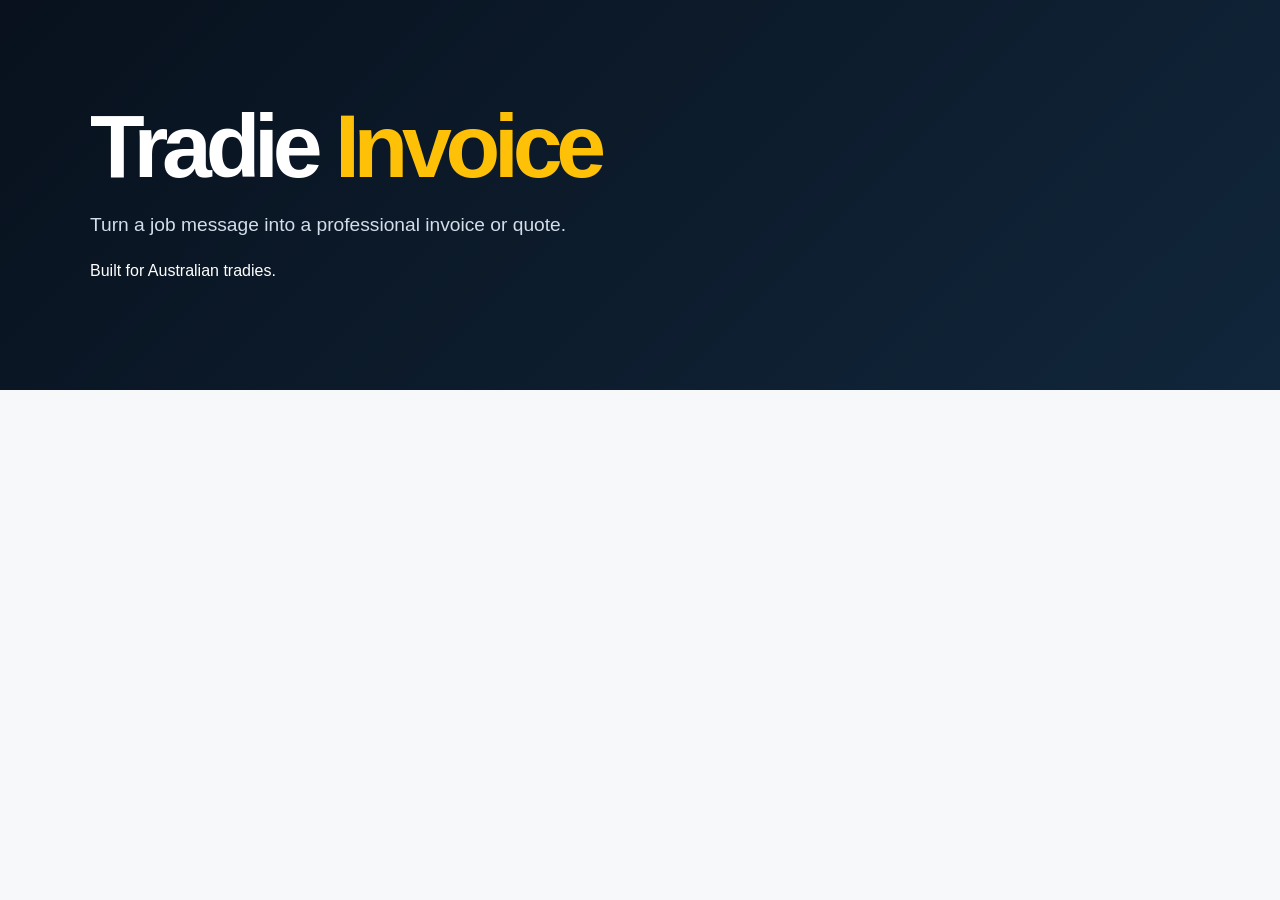
==== docs/index.html @ 3ed7480a "Add public landing page" ====
<!doctype html><html lang="en"><head><meta charset="utf-8"><meta name="viewport" content="width=device-width,initial-scale=1"><title>Tradie Invoice</title><link rel="stylesheet" href="style.css"></head><body><main class="hero"><div class="wrap"><h1>Tradie <span>Invoice</span></h1><p class="lead">Turn a job message into a professional invoice or quote.</p><p>Built for Australian tradies.</p></div></main></body></html>
---- docs/style.css ----
:root{--ink:#08111d;--panel:#101d2c;--yellow:#ffc107;--paper:#f7f8fa;--muted:#607083;--line:#dfe5eb}*{box-sizing:border-box}html{scroll-behavior:smooth}body{margin:0;font-family:Inter,Arial,sans-serif;color:var(--ink);background:var(--paper);line-height:1.55}a{color:inherit}.wrap{width:min(1100px,calc(100% - 36px));margin:auto}.top{background:var(--ink);color:#fff}.nav{min-height:72px;display:flex;align-items:center;justify-content:space-between;gap:18px}.brand{font-weight:900;letter-spacing:-.04em;font-size:1.35rem}.brand span{color:var(--yellow)}.navlinks{display:flex;gap:18px;align-items:center;font-weight:700;font-size:.92rem}.navlinks a{text-decoration:none}.hero{background:linear-gradient(135deg,#08111d 0%,#11263b 100%);color:#fff;padding:82px 0 90px}.hero-grid{display:grid;grid-template-columns:1.2fr .8fr;gap:46px;align-items:center}.eyebrow{display:inline-block;background:rgba(255,193,7,.14);color:#ffd451;border:1px solid rgba(255,193,7,.35);padding:7px 11px;border-radius:999px;font-size:.82rem;font-weight:800;text-transform:uppercase;letter-spacing:.08em}h1{font-size:clamp(2.8rem,7vw,5.6rem);line-height:.94;letter-spacing:-.07em;margin:22px 0}h1 span{color:var(--yellow)}.lead{font-size:1.2rem;color:#d4deea;max-width:680px}.actions{display:flex;gap:12px;flex-wrap:wrap;margin-top:30px}.btn{display:inline-flex;align-items:center;justify-content:center;min-height:52px;padding:0 21px;border-radius:10px;text-decoration:none;font-weight:900}.btn-primary{background:var(--yellow);color:#111}.btn-secondary{border:1px solid #53677c;color:#fff}.trial{background:#fff;color:var(--ink);border-radius:22px;padding:28px;box-shadow:0 24px 70px rgba(0,0,0,.27)}.trial h2{margin:0 0 8px;font-size:1.65rem}.trial-number{font-weight:950;font-size:4rem;line-height:1;color:#e4a900;margin:16px 0}.trial p{color:var(--muted)}.tick{display:flex;gap:10px;margin:12px 0;font-weight:750}.tick b{color:#0b8f51}.section{padding:76px 0}.section h2{font-size:clamp(2rem,4vw,3.2rem);letter-spacing:-.05em;margin:0 0 14px}.sub{color:var(--muted);max-width:680px;margin:0 0 34px}.cards{display:grid;grid-template-columns:repeat(3,1fr);gap:18px}.card{background:#fff;border:1px solid var(--line);border-radius:17px;padding:25px}.num{width:42px;height:42px;border-radius:10px;background:var(--yellow);display:grid;place-items:center;font-weight:950}.card h3{margin:18px 0 8px}.card p{color:var(--muted);margin:0}.dark{background:var(--ink);color:#fff}.dark .sub{color:#adbdcd}.features{display:grid;grid-template-columns:repeat(2,1fr);gap:14px}.feature{border:1px solid #263b50;background:#0d1a28;padding:20px;border-radius:14px}.feature strong{display:block;margin-bottom:4px}.feature span{color:#adbdcd}.cta{padding:65px 0}.cta-box{background:var(--yellow);border-radius:22px;padding:40px;display:flex;align-items:center;justify-content:space-between;gap:25px}.cta-box h2{margin:0;font-size:clamp(2rem,4vw,3.2rem);letter-spacing:-.05em}.cta-box p{margin:8px 0 0}.cta-box .btn{background:var(--ink);color:#fff;white-space:nowrap}.legal{padding:60px 0}.legal article{max-width:800px;background:#fff;border:1px solid var(--line);border-radius:18px;padding:34px}.legal h1{font-size:2.8rem;color:var(--ink);margin:0 0 12px}.legal h2{margin-top:30px}.legal p,.legal li{color:#435366}.footer{border-top:1px solid var(--line);padding:28px 0;color:var(--muted);font-size:.9rem}.footer-row{display:flex;justify-content:space-between;gap:18px;flex-wrap:wrap}.footer a{margin-left:16px}@media(max-width:780px){.navlinks a:not(.nav-cta){display:none}.hero-grid,.cards,.features{grid-template-columns:1fr}.hero{padding:58px 0}.trial{margin-top:8px}.cta-box{align-items:flex-start;flex-direction:column}.section{padding:58px 0}}
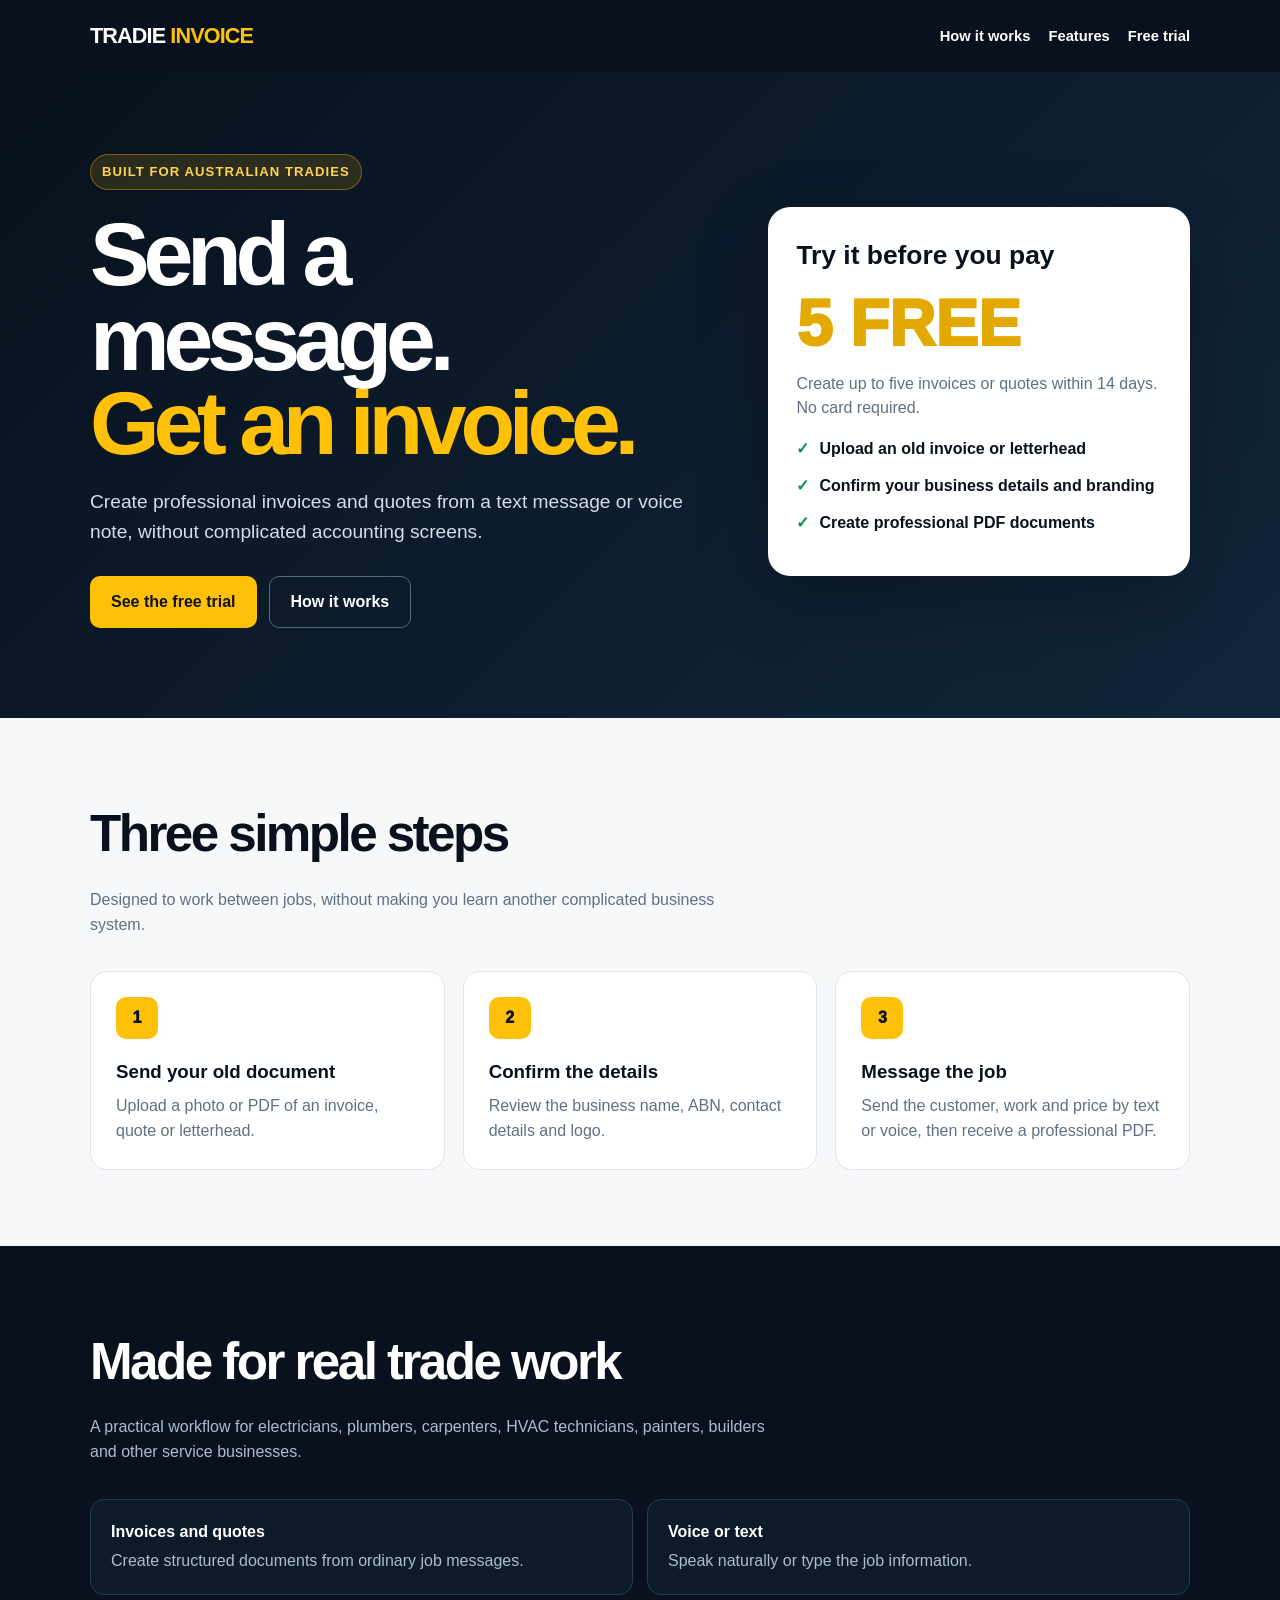
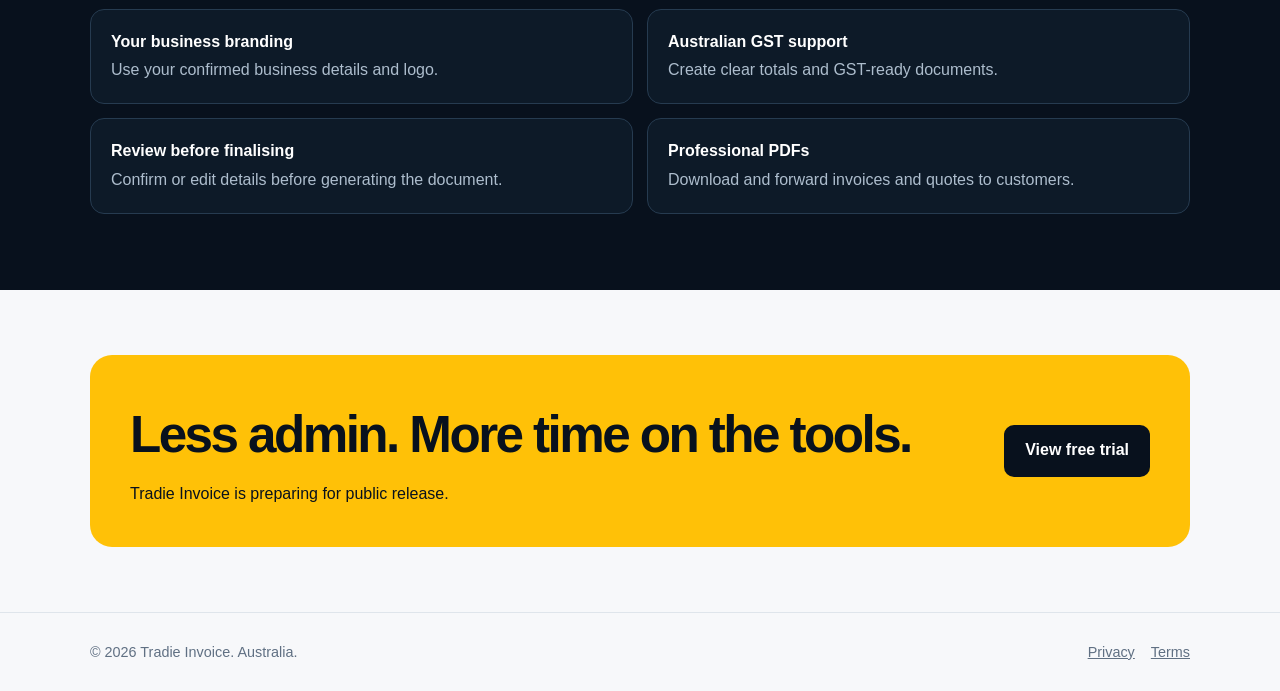
==== commit 0f3c1693: "Expand public Tradie Invoice website" ====
--- a/docs/index.html
+++ b/docs/index.html
@@ -1 +1,20 @@
-<!doctype html><html lang="en"><head><meta charset="utf-8"><meta name="viewport" content="width=device-width,initial-scale=1"><title>Tradie Invoice</title><link rel="stylesheet" href="style.css"></head><body><main class="hero"><div class="wrap"><h1>Tradie <span>Invoice</span></h1><p class="lead">Turn a job message into a professional invoice or quote.</p><p>Built for Australian tradies.</p></div></main></body></html>+<!doctype html>
+<html lang="en">
+<head>
+  <meta charset="utf-8">
+  <meta name="viewport" content="width=device-width,initial-scale=1">
+  <meta name="description" content="Tradie Invoice helps Australian tradies create invoices and quotes from ordinary job messages.">
+  <title>Tradie Invoice — Messages to invoices</title>
+  <link rel="stylesheet" href="style.css">
+</head>
+<body>
+<header class="top"><div class="wrap nav"><div class="brand">TRADIE <span>INVOICE</span></div><nav class="navlinks"><a href="#how">How it works</a><a href="#features">Features</a><a href="#trial">Free trial</a></nav></div></header>
+<main>
+<section class="hero"><div class="wrap hero-grid"><div><span class="eyebrow">Built for Australian tradies</span><h1>Send a message.<br><span>Get an invoice.</span></h1><p class="lead">Create professional invoices and quotes from a text message or voice note, without complicated accounting screens.</p><div class="actions"><a class="btn btn-primary" href="#trial">See the free trial</a><a class="btn btn-secondary" href="#how">How it works</a></div></div><aside class="trial" id="trial"><h2>Try it before you pay</h2><div class="trial-number">5 FREE</div><p>Create up to five invoices or quotes within 14 days. No card required.</p><div class="tick"><b>✓</b><span>Upload an old invoice or letterhead</span></div><div class="tick"><b>✓</b><span>Confirm your business details and branding</span></div><div class="tick"><b>✓</b><span>Create professional PDF documents</span></div></aside></div></section>
+<section class="section" id="how"><div class="wrap"><h2>Three simple steps</h2><p class="sub">Designed to work between jobs, without making you learn another complicated business system.</p><div class="cards"><article class="card"><div class="num">1</div><h3>Send your old document</h3><p>Upload a photo or PDF of an invoice, quote or letterhead.</p></article><article class="card"><div class="num">2</div><h3>Confirm the details</h3><p>Review the business name, ABN, contact details and logo.</p></article><article class="card"><div class="num">3</div><h3>Message the job</h3><p>Send the customer, work and price by text or voice, then receive a professional PDF.</p></article></div></div></section>
+<section class="section dark" id="features"><div class="wrap"><h2>Made for real trade work</h2><p class="sub">A practical workflow for electricians, plumbers, carpenters, HVAC technicians, painters, builders and other service businesses.</p><div class="features"><div class="feature"><strong>Invoices and quotes</strong><span>Create structured documents from ordinary job messages.</span></div><div class="feature"><strong>Voice or text</strong><span>Speak naturally or type the job information.</span></div><div class="feature"><strong>Your business branding</strong><span>Use your confirmed business details and logo.</span></div><div class="feature"><strong>Australian GST support</strong><span>Create clear totals and GST-ready documents.</span></div><div class="feature"><strong>Review before finalising</strong><span>Confirm or edit details before generating the document.</span></div><div class="feature"><strong>Professional PDFs</strong><span>Download and forward invoices and quotes to customers.</span></div></div></div></section>
+<section class="cta"><div class="wrap"><div class="cta-box"><div><h2>Less admin. More time on the tools.</h2><p>Tradie Invoice is preparing for public release.</p></div><a class="btn" href="#trial">View free trial</a></div></div></section>
+</main>
+<footer class="footer"><div class="wrap footer-row"><span>© 2026 Tradie Invoice. Australia.</span><span><a href="privacy.html">Privacy</a><a href="terms.html">Terms</a></span></div></footer>
+</body>
+</html>
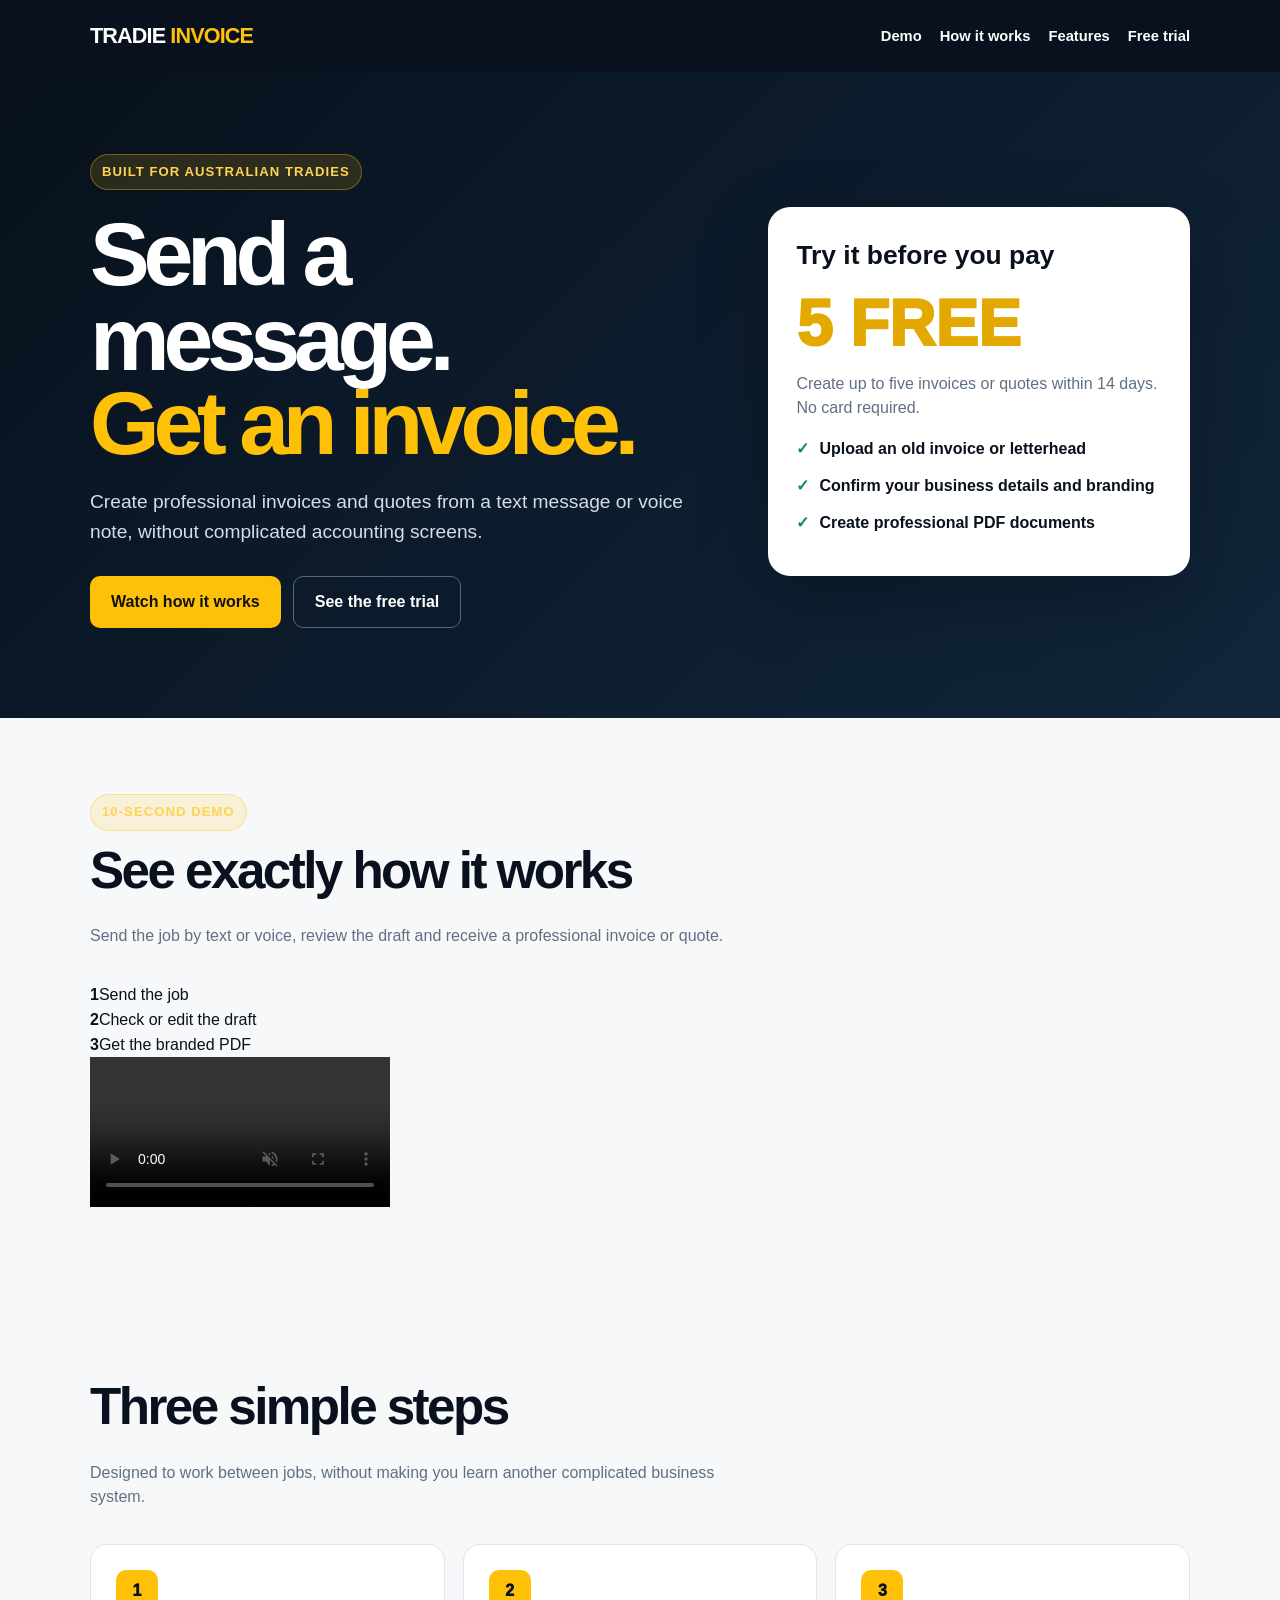
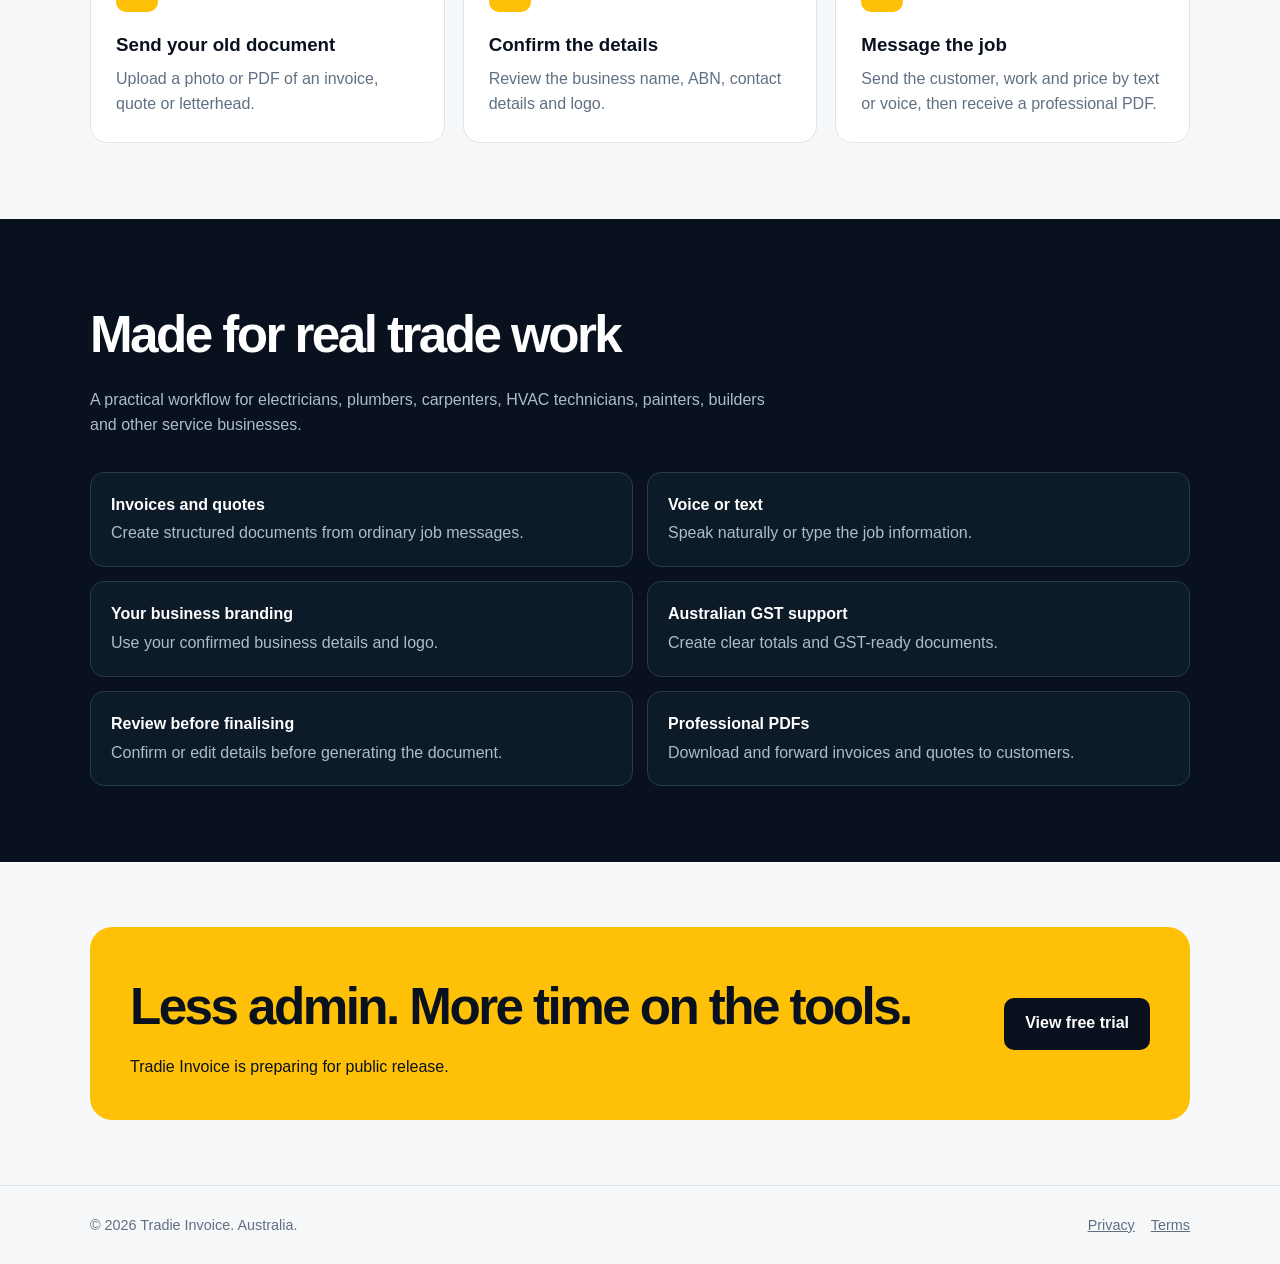
==== commit c7bdce22: "Add product demo video to homepage" ====
--- a/docs/index.html
+++ b/docs/index.html
@@ -8,9 +8,10 @@
   <link rel="stylesheet" href="style.css">
 </head>
 <body>
-<header class="top"><div class="wrap nav"><div class="brand">TRADIE <span>INVOICE</span></div><nav class="navlinks"><a href="#how">How it works</a><a href="#features">Features</a><a href="#trial">Free trial</a></nav></div></header>
+<header class="top"><div class="wrap nav"><div class="brand">TRADIE <span>INVOICE</span></div><nav class="navlinks"><a href="#demo">Demo</a><a href="#how">How it works</a><a href="#features">Features</a><a href="#trial">Free trial</a></nav></div></header>
 <main>
-<section class="hero"><div class="wrap hero-grid"><div><span class="eyebrow">Built for Australian tradies</span><h1>Send a message.<br><span>Get an invoice.</span></h1><p class="lead">Create professional invoices and quotes from a text message or voice note, without complicated accounting screens.</p><div class="actions"><a class="btn btn-primary" href="#trial">See the free trial</a><a class="btn btn-secondary" href="#how">How it works</a></div></div><aside class="trial" id="trial"><h2>Try it before you pay</h2><div class="trial-number">5 FREE</div><p>Create up to five invoices or quotes within 14 days. No card required.</p><div class="tick"><b>✓</b><span>Upload an old invoice or letterhead</span></div><div class="tick"><b>✓</b><span>Confirm your business details and branding</span></div><div class="tick"><b>✓</b><span>Create professional PDF documents</span></div></aside></div></section>
+<section class="hero"><div class="wrap hero-grid"><div><span class="eyebrow">Built for Australian tradies</span><h1>Send a message.<br><span>Get an invoice.</span></h1><p class="lead">Create professional invoices and quotes from a text message or voice note, without complicated accounting screens.</p><div class="actions"><a class="btn btn-primary" href="#demo">Watch how it works</a><a class="btn btn-secondary" href="#trial">See the free trial</a></div></div><aside class="trial" id="trial"><h2>Try it before you pay</h2><div class="trial-number">5 FREE</div><p>Create up to five invoices or quotes within 14 days. No card required.</p><div class="tick"><b>✓</b><span>Upload an old invoice or letterhead</span></div><div class="tick"><b>✓</b><span>Confirm your business details and branding</span></div><div class="tick"><b>✓</b><span>Create professional PDF documents</span></div></aside></div></section>
+<section class="section demo-section" id="demo"><div class="wrap demo-grid"><div><span class="eyebrow dark-label">10-second demo</span><h2>See exactly how it works</h2><p class="sub">Send the job by text or voice, review the draft and receive a professional invoice or quote.</p><div class="demo-points"><div><b>1</b><span>Send the job</span></div><div><b>2</b><span>Check or edit the draft</span></div><div><b>3</b><span>Get the branded PDF</span></div></div></div><div class="video-shell"><video autoplay muted loop controls playsinline preload="metadata"><source src="tradie-invoice-demo.mp4" type="video/mp4">Your browser does not support video playback.</video></div></div></section>
 <section class="section" id="how"><div class="wrap"><h2>Three simple steps</h2><p class="sub">Designed to work between jobs, without making you learn another complicated business system.</p><div class="cards"><article class="card"><div class="num">1</div><h3>Send your old document</h3><p>Upload a photo or PDF of an invoice, quote or letterhead.</p></article><article class="card"><div class="num">2</div><h3>Confirm the details</h3><p>Review the business name, ABN, contact details and logo.</p></article><article class="card"><div class="num">3</div><h3>Message the job</h3><p>Send the customer, work and price by text or voice, then receive a professional PDF.</p></article></div></div></section>
 <section class="section dark" id="features"><div class="wrap"><h2>Made for real trade work</h2><p class="sub">A practical workflow for electricians, plumbers, carpenters, HVAC technicians, painters, builders and other service businesses.</p><div class="features"><div class="feature"><strong>Invoices and quotes</strong><span>Create structured documents from ordinary job messages.</span></div><div class="feature"><strong>Voice or text</strong><span>Speak naturally or type the job information.</span></div><div class="feature"><strong>Your business branding</strong><span>Use your confirmed business details and logo.</span></div><div class="feature"><strong>Australian GST support</strong><span>Create clear totals and GST-ready documents.</span></div><div class="feature"><strong>Review before finalising</strong><span>Confirm or edit details before generating the document.</span></div><div class="feature"><strong>Professional PDFs</strong><span>Download and forward invoices and quotes to customers.</span></div></div></div></section>
 <section class="cta"><div class="wrap"><div class="cta-box"><div><h2>Less admin. More time on the tools.</h2><p>Tradie Invoice is preparing for public release.</p></div><a class="btn" href="#trial">View free trial</a></div></div></section>
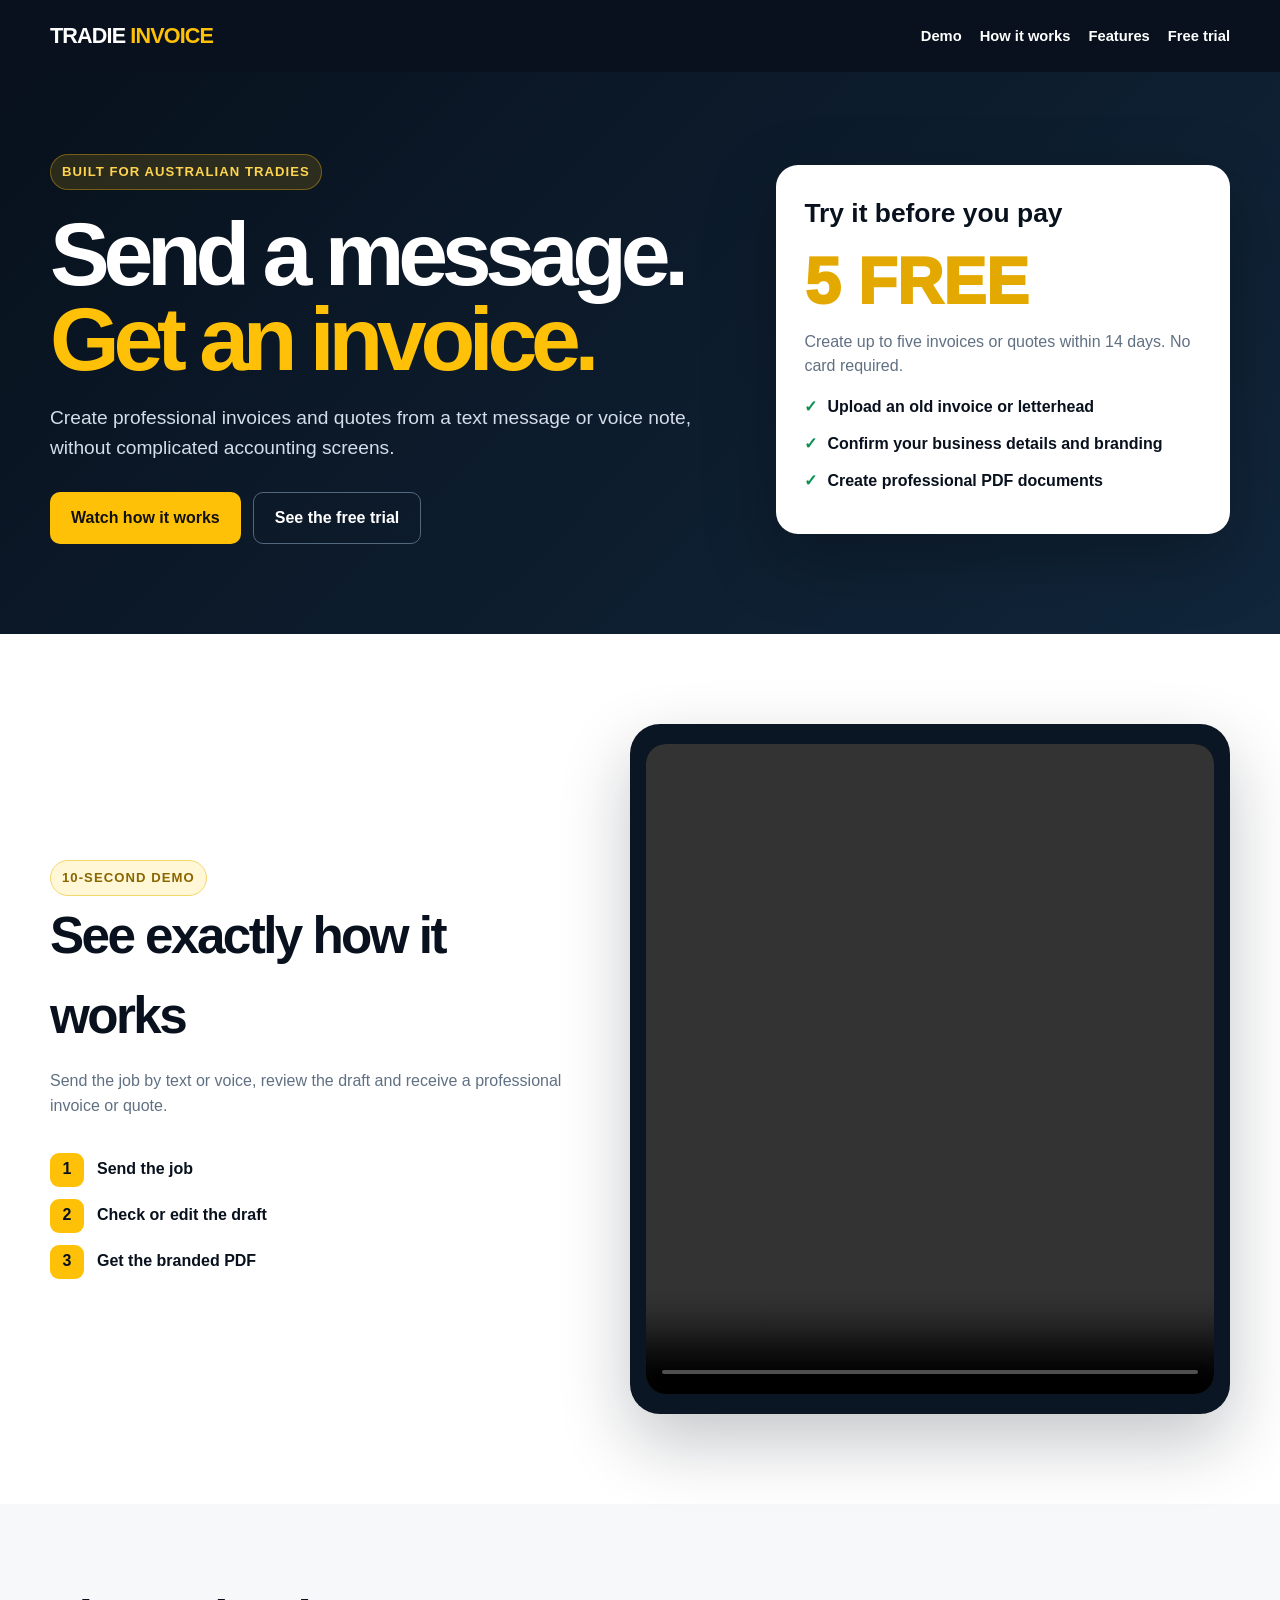
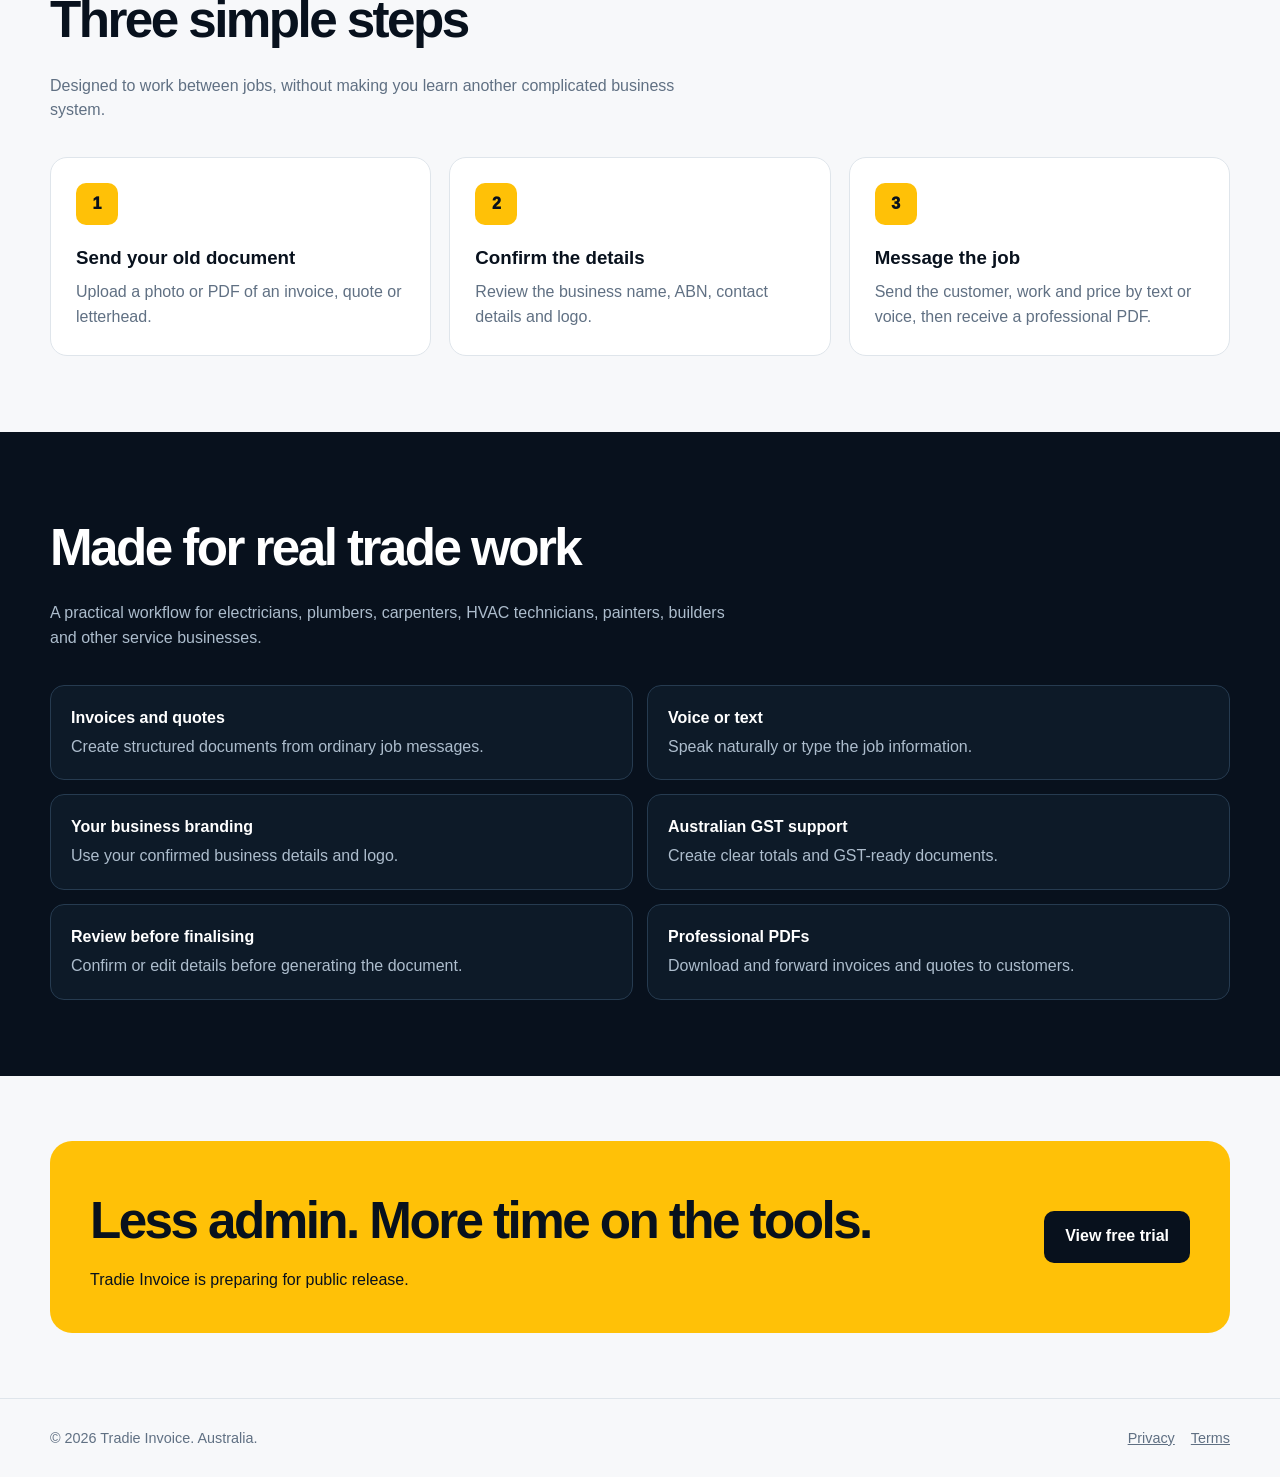
==== commit 5e868699: "Fit demo video cleanly" ====
--- a/docs/index.html
+++ b/docs/index.html
@@ -6,6 +6,12 @@
   <meta name="description" content="Tradie Invoice helps Australian tradies create invoices and quotes from ordinary job messages.">
   <title>Tradie Invoice — Messages to invoices</title>
   <link rel="stylesheet" href="style.css">
+  <style>
+    .demo-grid{grid-template-columns:minmax(0,1fr) minmax(480px,600px);gap:64px;align-items:center}
+    .video-shell{display:flex;align-items:center;justify-content:center;width:100%;max-width:600px;min-height:690px;padding:16px;background:#0b1624;border-radius:30px}
+    .video-shell video{display:block;width:auto;max-width:100%;height:650px;object-fit:contain;border-radius:20px;background:#000}
+    @media(max-width:780px){.demo-grid{grid-template-columns:1fr}.video-shell{min-height:0;max-width:100%;padding:10px}.video-shell video{width:100%;height:auto}}
+  </style>
 </head>
 <body>
 <header class="top"><div class="wrap nav"><div class="brand">TRADIE <span>INVOICE</span></div><nav class="navlinks"><a href="#demo">Demo</a><a href="#how">How it works</a><a href="#features">Features</a><a href="#trial">Free trial</a></nav></div></header>
--- a/docs/style.css
+++ b/docs/style.css
@@ -1 +1 @@
-:root{--ink:#08111d;--panel:#101d2c;--yellow:#ffc107;--paper:#f7f8fa;--muted:#607083;--line:#dfe5eb}*{box-sizing:border-box}html{scroll-behavior:smooth}body{margin:0;font-family:Inter,Arial,sans-serif;color:var(--ink);background:var(--paper);line-height:1.55}a{color:inherit}.wrap{width:min(1100px,calc(100% - 36px));margin:auto}.top{background:var(--ink);color:#fff}.nav{min-height:72px;display:flex;align-items:center;justify-content:space-between;gap:18px}.brand{font-weight:900;letter-spacing:-.04em;font-size:1.35rem}.brand span{color:var(--yellow)}.navlinks{display:flex;gap:18px;align-items:center;font-weight:700;font-size:.92rem}.navlinks a{text-decoration:none}.hero{background:linear-gradient(135deg,#08111d 0%,#11263b 100%);color:#fff;padding:82px 0 90px}.hero-grid{display:grid;grid-template-columns:1.2fr .8fr;gap:46px;align-items:center}.eyebrow{display:inline-block;background:rgba(255,193,7,.14);color:#ffd451;border:1px solid rgba(255,193,7,.35);padding:7px 11px;border-radius:999px;font-size:.82rem;font-weight:800;text-transform:uppercase;letter-spacing:.08em}h1{font-size:clamp(2.8rem,7vw,5.6rem);line-height:.94;letter-spacing:-.07em;margin:22px 0}h1 span{color:var(--yellow)}.lead{font-size:1.2rem;color:#d4deea;max-width:680px}.actions{display:flex;gap:12px;flex-wrap:wrap;margin-top:30px}.btn{display:inline-flex;align-items:center;justify-content:center;min-height:52px;padding:0 21px;border-radius:10px;text-decoration:none;font-weight:900}.btn-primary{background:var(--yellow);color:#111}.btn-secondary{border:1px solid #53677c;color:#fff}.trial{background:#fff;color:var(--ink);border-radius:22px;padding:28px;box-shadow:0 24px 70px rgba(0,0,0,.27)}.trial h2{margin:0 0 8px;font-size:1.65rem}.trial-number{font-weight:950;font-size:4rem;line-height:1;color:#e4a900;margin:16px 0}.trial p{color:var(--muted)}.tick{display:flex;gap:10px;margin:12px 0;font-weight:750}.tick b{color:#0b8f51}.section{padding:76px 0}.section h2{font-size:clamp(2rem,4vw,3.2rem);letter-spacing:-.05em;margin:0 0 14px}.sub{color:var(--muted);max-width:680px;margin:0 0 34px}.cards{display:grid;grid-template-columns:repeat(3,1fr);gap:18px}.card{background:#fff;border:1px solid var(--line);border-radius:17px;padding:25px}.num{width:42px;height:42px;border-radius:10px;background:var(--yellow);display:grid;place-items:center;font-weight:950}.card h3{margin:18px 0 8px}.card p{color:var(--muted);margin:0}.dark{background:var(--ink);color:#fff}.dark .sub{color:#adbdcd}.features{display:grid;grid-template-columns:repeat(2,1fr);gap:14px}.feature{border:1px solid #263b50;background:#0d1a28;padding:20px;border-radius:14px}.feature strong{display:block;margin-bottom:4px}.feature span{color:#adbdcd}.cta{padding:65px 0}.cta-box{background:var(--yellow);border-radius:22px;padding:40px;display:flex;align-items:center;justify-content:space-between;gap:25px}.cta-box h2{margin:0;font-size:clamp(2rem,4vw,3.2rem);letter-spacing:-.05em}.cta-box p{margin:8px 0 0}.cta-box .btn{background:var(--ink);color:#fff;white-space:nowrap}.legal{padding:60px 0}.legal article{max-width:800px;background:#fff;border:1px solid var(--line);border-radius:18px;padding:34px}.legal h1{font-size:2.8rem;color:var(--ink);margin:0 0 12px}.legal h2{margin-top:30px}.legal p,.legal li{color:#435366}.footer{border-top:1px solid var(--line);padding:28px 0;color:var(--muted);font-size:.9rem}.footer-row{display:flex;justify-content:space-between;gap:18px;flex-wrap:wrap}.footer a{margin-left:16px}@media(max-width:780px){.navlinks a:not(.nav-cta){display:none}.hero-grid,.cards,.features{grid-template-columns:1fr}.hero{padding:58px 0}.trial{margin-top:8px}.cta-box{align-items:flex-start;flex-direction:column}.section{padding:58px 0}}+:root{--ink:#08111d;--panel:#101d2c;--yellow:#ffc107;--paper:#f7f8fa;--muted:#607083;--line:#dfe5eb}*{box-sizing:border-box}html{scroll-behavior:smooth}body{margin:0;font-family:Inter,Arial,sans-serif;color:var(--ink);background:var(--paper);line-height:1.55}a{color:inherit}.wrap{width:min(1180px,calc(100% - 36px));margin:auto}.top{background:var(--ink);color:#fff}.nav{min-height:72px;display:flex;align-items:center;justify-content:space-between;gap:18px}.brand{font-weight:900;letter-spacing:-.04em;font-size:1.35rem}.brand span{color:var(--yellow)}.navlinks{display:flex;gap:18px;align-items:center;font-weight:700;font-size:.92rem}.navlinks a{text-decoration:none}.hero{background:linear-gradient(135deg,#08111d 0%,#11263b 100%);color:#fff;padding:82px 0 90px}.hero-grid{display:grid;grid-template-columns:1.2fr .8fr;gap:46px;align-items:center}.eyebrow{display:inline-block;background:rgba(255,193,7,.14);color:#ffd451;border:1px solid rgba(255,193,7,.35);padding:7px 11px;border-radius:999px;font-size:.82rem;font-weight:800;text-transform:uppercase;letter-spacing:.08em}.dark-label{background:#fff7d6;color:#8a6500;border-color:#f4d66c}h1{font-size:clamp(2.8rem,7vw,5.6rem);line-height:.94;letter-spacing:-.07em;margin:22px 0}h1 span{color:var(--yellow)}.lead{font-size:1.2rem;color:#d4deea;max-width:680px}.actions{display:flex;gap:12px;flex-wrap:wrap;margin-top:30px}.btn{display:inline-flex;align-items:center;justify-content:center;min-height:52px;padding:0 21px;border-radius:10px;text-decoration:none;font-weight:900}.btn-primary{background:var(--yellow);color:#111}.btn-secondary{border:1px solid #53677c;color:#fff}.trial{background:#fff;color:var(--ink);border-radius:22px;padding:28px;box-shadow:0 24px 70px rgba(0,0,0,.27)}.trial h2{margin:0 0 8px;font-size:1.65rem}.trial-number{font-weight:950;font-size:4rem;line-height:1;color:#e4a900;margin:16px 0}.trial p{color:var(--muted)}.tick{display:flex;gap:10px;margin:12px 0;font-weight:750}.tick b{color:#0b8f51}.section{padding:76px 0}.section h2{font-size:clamp(2rem,4vw,3.2rem);letter-spacing:-.05em;margin:0 0 14px}.sub{color:var(--muted);max-width:680px;margin:0 0 34px}.demo-section{background:#fff;padding:90px 0}.demo-grid{display:grid;grid-template-columns:minmax(0,1fr) 520px;gap:68px;align-items:center}.video-shell{width:100%;max-width:520px;background:#07111f;border-radius:30px;padding:12px;box-shadow:0 28px 70px rgba(8,17,29,.24);margin-inline:auto;overflow:hidden}.video-shell video{display:block;width:100%;height:auto;object-fit:contain;border-radius:20px;background:#000}.demo-points{display:grid;gap:12px;margin-top:28px}.demo-points div{display:flex;align-items:center;gap:13px;font-weight:800}.demo-points b{width:34px;height:34px;border-radius:9px;background:var(--yellow);display:grid;place-items:center}.cards{display:grid;grid-template-columns:repeat(3,1fr);gap:18px}.card{background:#fff;border:1px solid var(--line);border-radius:17px;padding:25px}.num{width:42px;height:42px;border-radius:10px;background:var(--yellow);display:grid;place-items:center;font-weight:950}.card h3{margin:18px 0 8px}.card p{color:var(--muted);margin:0}.dark{background:var(--ink);color:#fff}.dark .sub{color:#adbdcd}.features{display:grid;grid-template-columns:repeat(2,1fr);gap:14px}.feature{border:1px solid #263b50;background:#0d1a28;padding:20px;border-radius:14px}.feature strong{display:block;margin-bottom:4px}.feature span{color:#adbdcd}.cta{padding:65px 0}.cta-box{background:var(--yellow);border-radius:22px;padding:40px;display:flex;align-items:center;justify-content:space-between;gap:25px}.cta-box h2{margin:0;font-size:clamp(2rem,4vw,3.2rem);letter-spacing:-.05em}.cta-box p{margin:8px 0 0}.cta-box .btn{background:var(--ink);color:#fff;white-space:nowrap}.legal{padding:60px 0}.legal article{max-width:800px;background:#fff;border:1px solid var(--line);border-radius:18px;padding:34px}.legal h1{font-size:2.8rem;color:var(--ink);margin:0 0 12px}.legal h2{margin-top:30px}.legal p,.legal li{color:#435366}.footer{border-top:1px solid var(--line);padding:28px 0;color:var(--muted);font-size:.9rem}.footer-row{display:flex;justify-content:space-between;gap:18px;flex-wrap:wrap}.footer a{margin-left:16px}@media(max-width:900px){.demo-grid{grid-template-columns:1fr 440px;gap:38px}.video-shell{max-width:440px}}@media(max-width:780px){.navlinks a:not(:last-child){display:none}.hero-grid,.cards,.features,.demo-grid{grid-template-columns:1fr}.hero{padding:58px 0}.trial{margin-top:8px}.demo-section{padding:58px 0}.video-shell{width:min(94vw,430px);max-width:430px}.cta-box{align-items:flex-start;flex-direction:column}.section{padding:58px 0}}
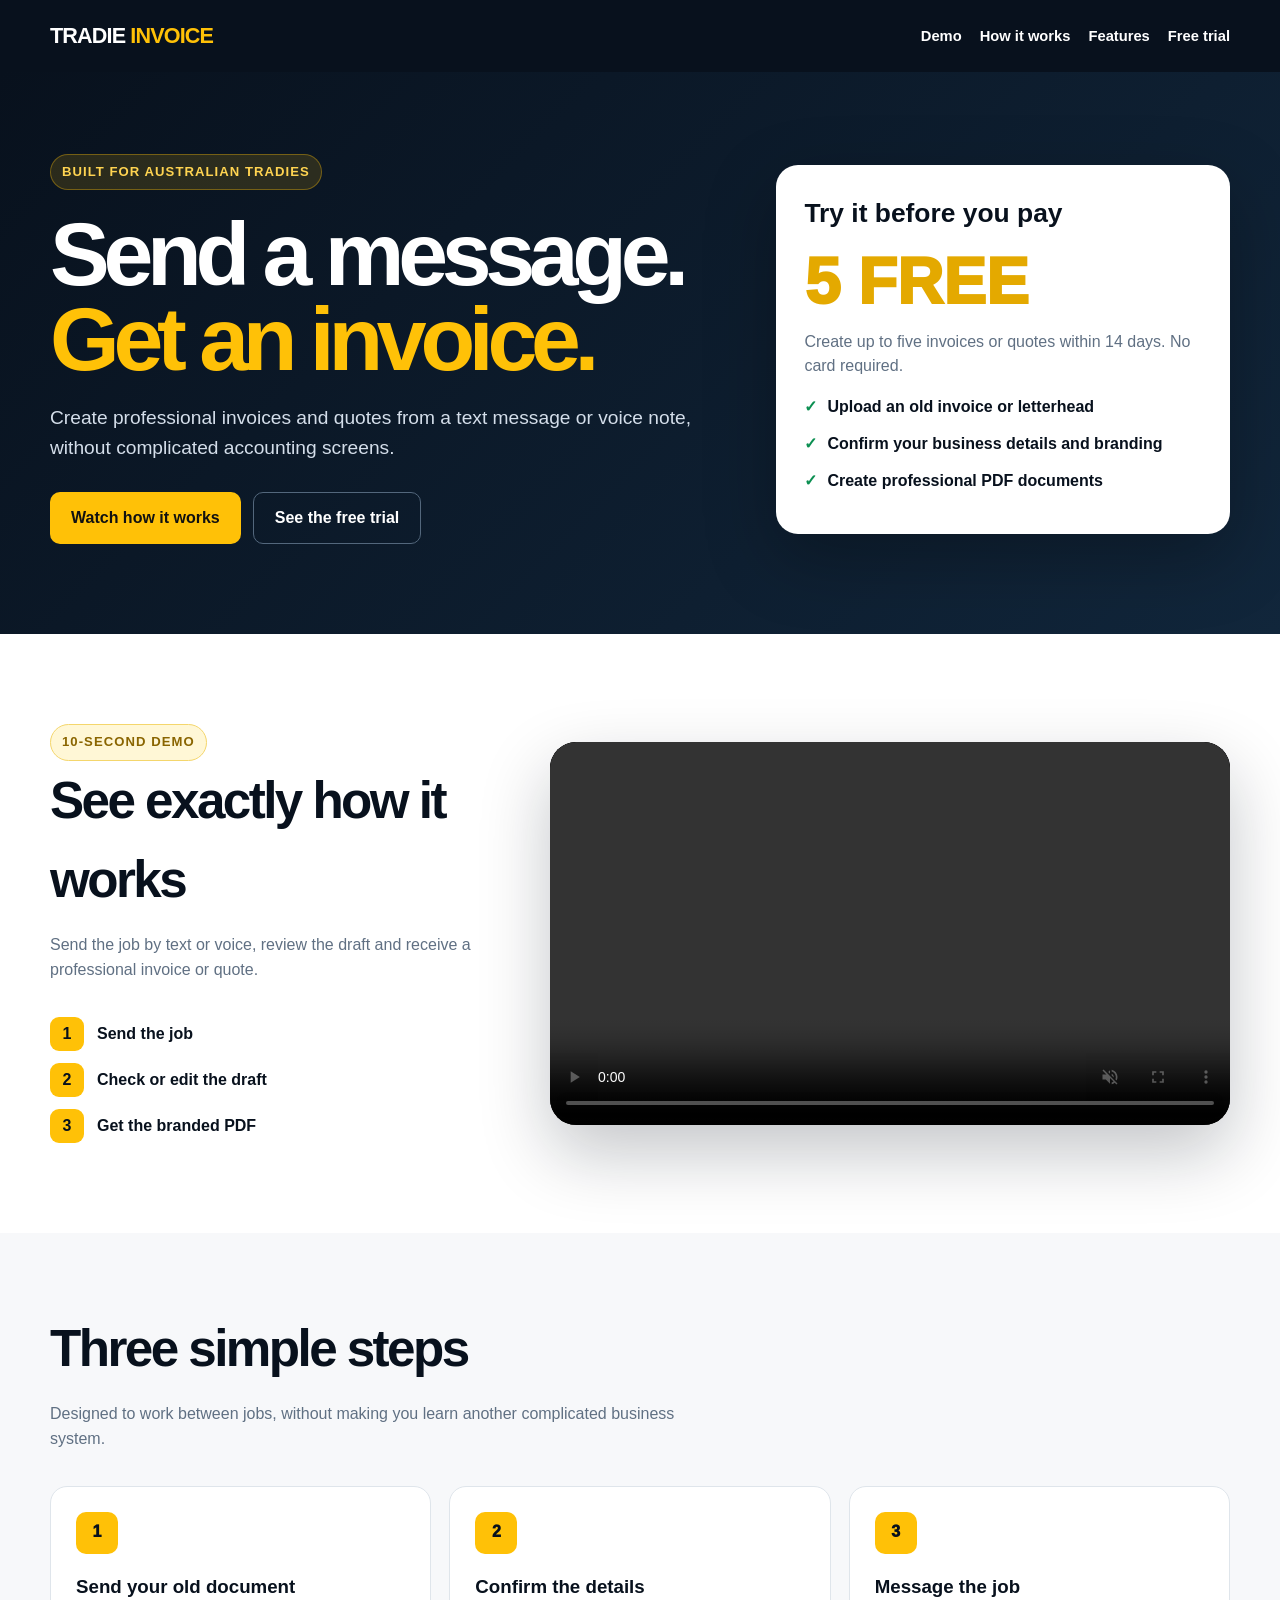
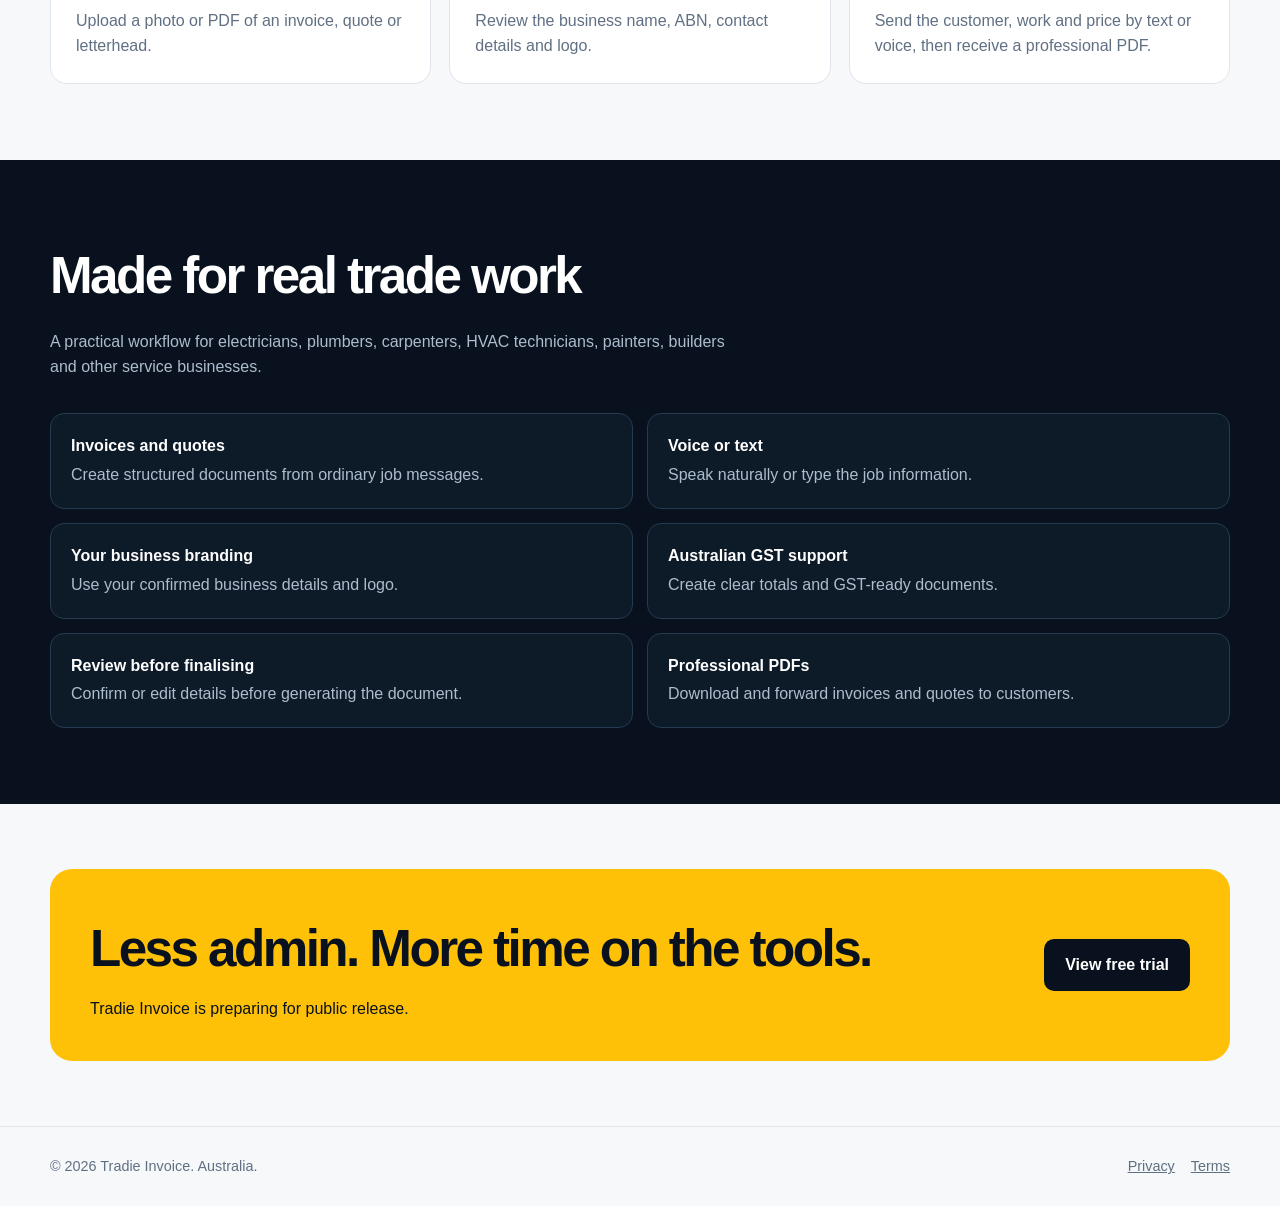
==== commit 21793fd9: "Crop embedded black bars from demo video" ====
--- a/docs/index.html
+++ b/docs/index.html
@@ -7,10 +7,11 @@
   <title>Tradie Invoice — Messages to invoices</title>
   <link rel="stylesheet" href="style.css">
   <style>
-    .demo-grid{grid-template-columns:minmax(0,1fr) minmax(480px,600px);gap:64px;align-items:center}
-    .video-shell{display:flex;align-items:center;justify-content:center;width:100%;max-width:600px;min-height:690px;padding:16px;background:#0b1624;border-radius:30px}
-    .video-shell video{display:block;width:auto;max-width:100%;height:650px;object-fit:contain;border-radius:20px;background:#000}
-    @media(max-width:780px){.demo-grid{grid-template-columns:1fr}.video-shell{min-height:0;max-width:100%;padding:10px}.video-shell video{width:100%;height:auto}}
+    .demo-grid{grid-template-columns:minmax(0,1fr) minmax(520px,680px);gap:64px;align-items:center}
+    .video-shell{width:100%;max-width:680px;aspect-ratio:16/9;overflow:hidden;padding:0;background:#000;border-radius:26px;box-shadow:0 28px 70px rgba(8,17,29,.24)}
+    .video-shell video{display:block;width:100%;height:100%;object-fit:cover;object-position:center;border-radius:26px;background:#000}
+    @media(max-width:900px){.demo-grid{grid-template-columns:1fr}.video-shell{max-width:760px;margin:0 auto}}
+    @media(max-width:780px){.video-shell{width:100%;border-radius:18px}.video-shell video{border-radius:18px}}
   </style>
 </head>
 <body>
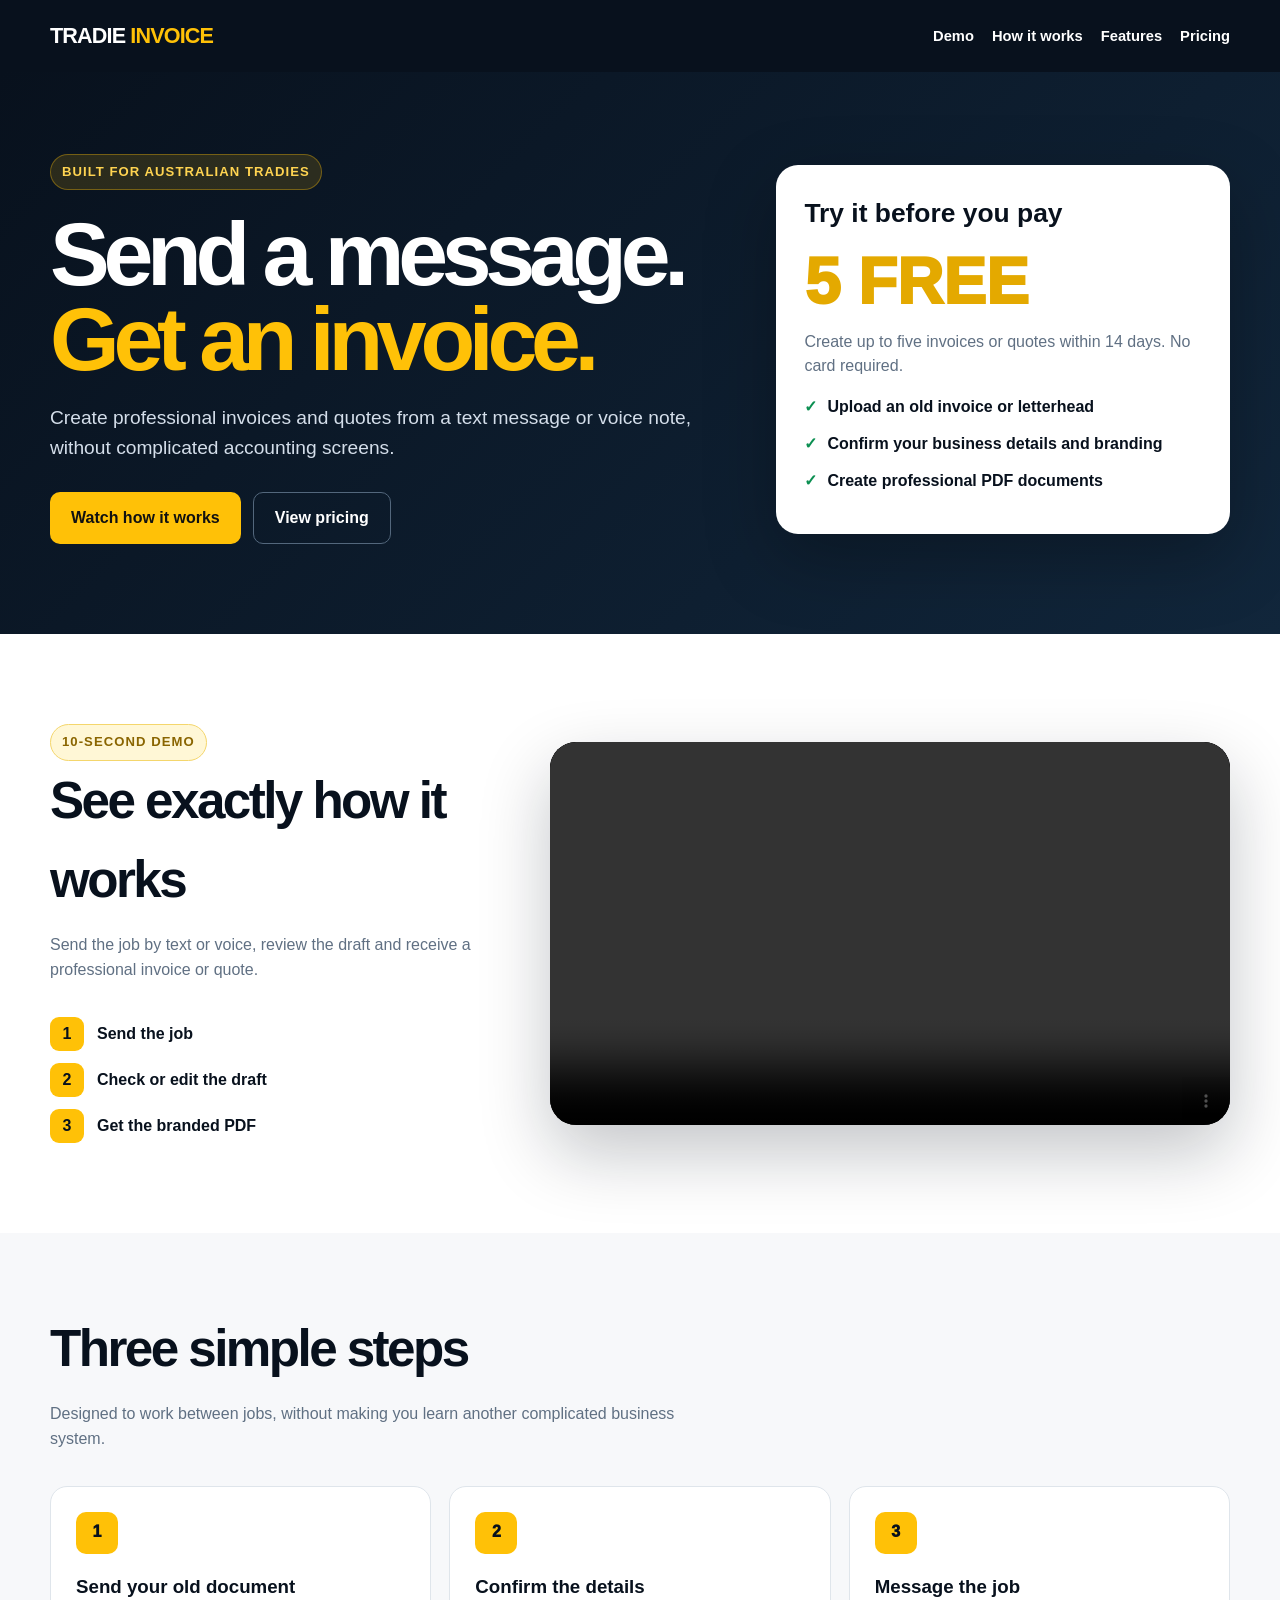
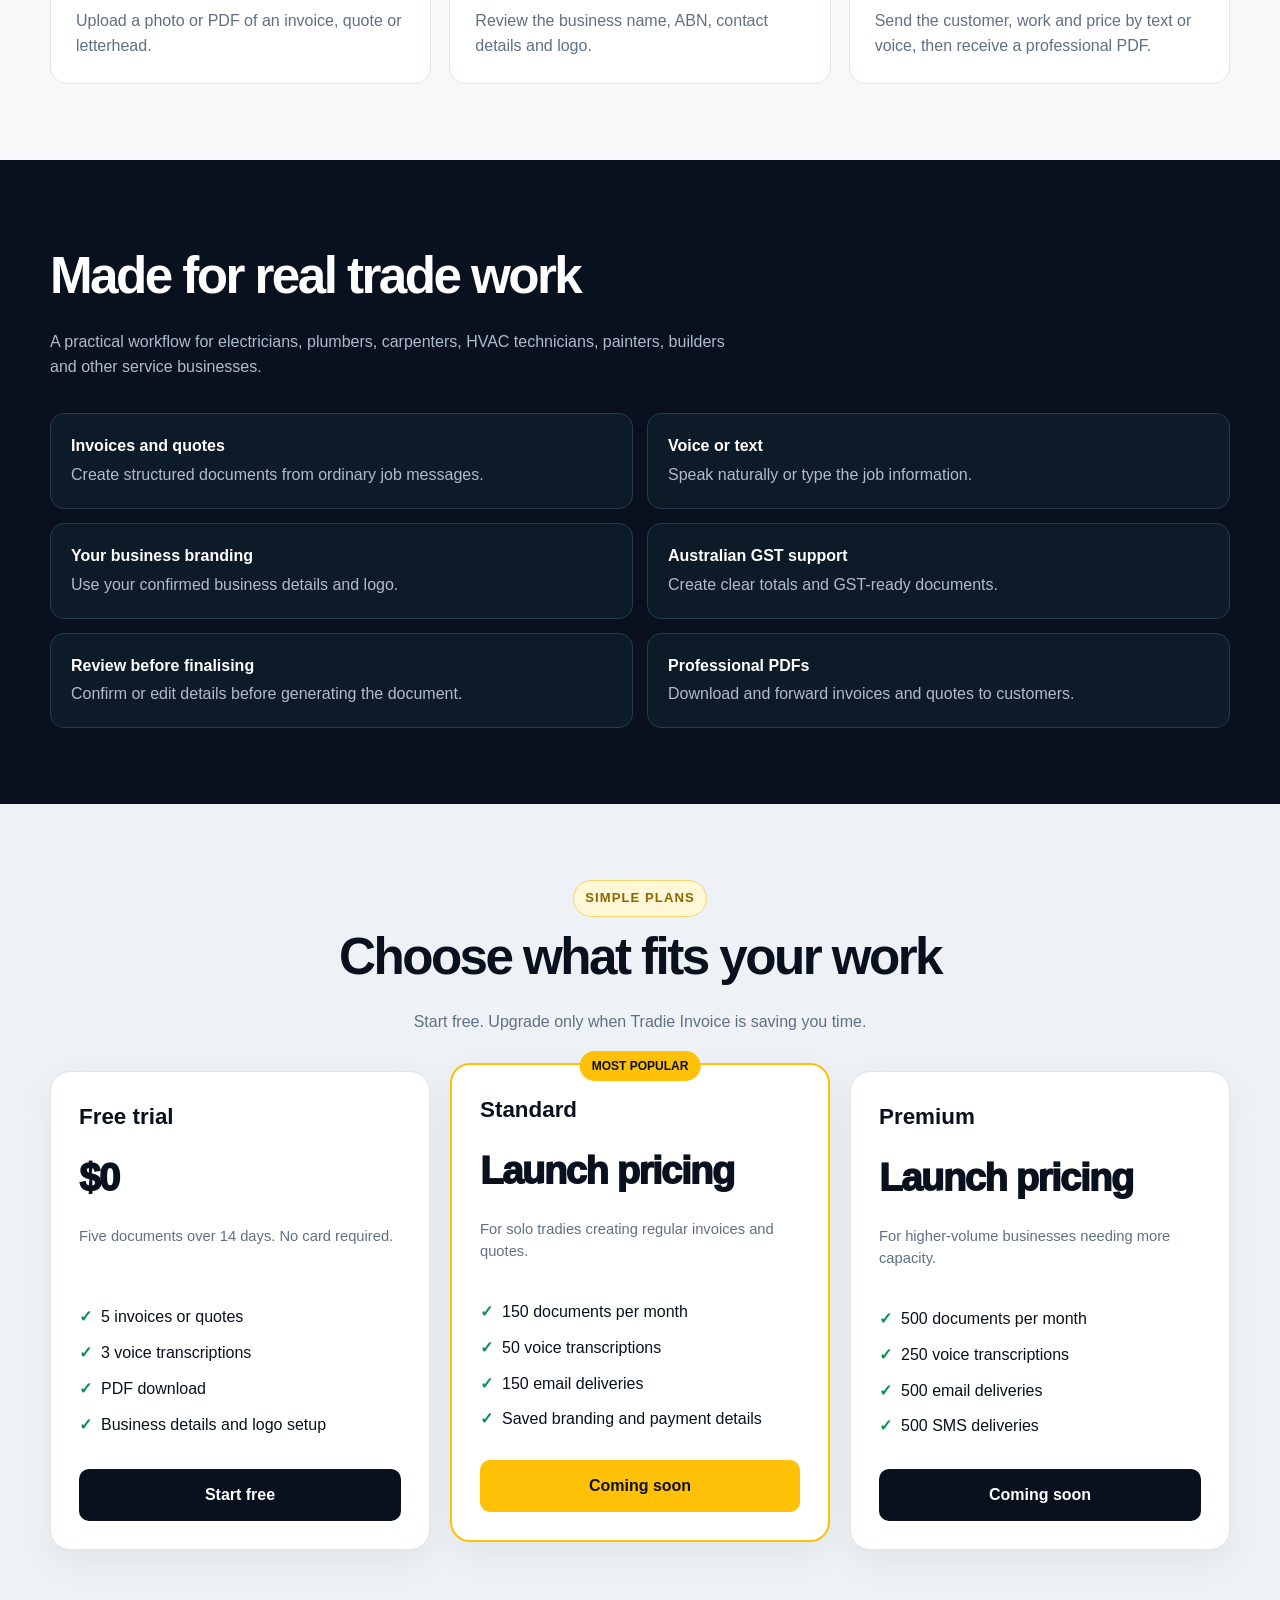
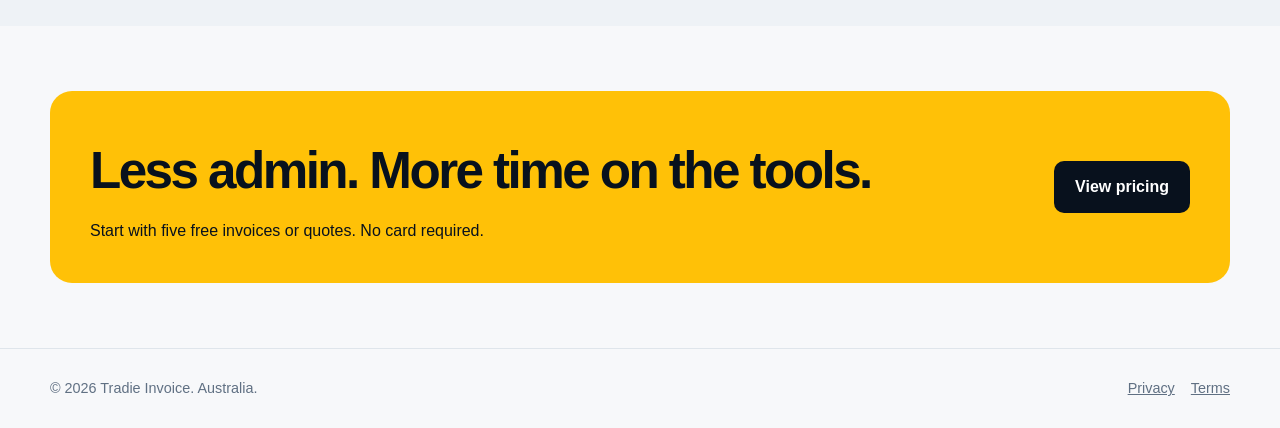
==== commit 3e6f3f5d: "Add pricing section to public website" ====
--- a/docs/index.html
+++ b/docs/index.html
@@ -10,18 +10,33 @@
     .demo-grid{grid-template-columns:minmax(0,1fr) minmax(520px,680px);gap:64px;align-items:center}
     .video-shell{width:100%;max-width:680px;aspect-ratio:16/9;overflow:hidden;padding:0;background:#000;border-radius:26px;box-shadow:0 28px 70px rgba(8,17,29,.24)}
     .video-shell video{display:block;width:100%;height:100%;object-fit:cover;object-position:center;border-radius:26px;background:#000}
-    @media(max-width:900px){.demo-grid{grid-template-columns:1fr}.video-shell{max-width:760px;margin:0 auto}}
+    .pricing{background:#eef2f6}
+    .pricing-head{text-align:center;max-width:720px;margin:0 auto 36px}
+    .pricing-head .sub{margin:0 auto}
+    .pricing-grid{display:grid;grid-template-columns:repeat(3,1fr);gap:20px;align-items:stretch}
+    .price-card{position:relative;background:#fff;border:1px solid var(--line);border-radius:20px;padding:28px;display:flex;flex-direction:column;box-shadow:0 12px 35px rgba(8,17,29,.06)}
+    .price-card.featured{border:2px solid var(--yellow);transform:translateY(-8px)}
+    .popular{position:absolute;top:-14px;left:50%;transform:translateX(-50%);background:var(--yellow);padding:6px 12px;border-radius:999px;font-size:.75rem;font-weight:900;white-space:nowrap}
+    .plan-name{font-size:1.4rem;font-weight:900;margin:0 0 6px}
+    .plan-price{font-size:2.4rem;font-weight:950;letter-spacing:-.04em;margin:8px 0 2px}
+    .plan-note{color:var(--muted);font-size:.92rem;min-height:44px}
+    .plan-list{list-style:none;padding:0;margin:22px 0 28px;display:grid;gap:11px}
+    .plan-list li:before{content:'✓';color:#0b8f51;font-weight:900;margin-right:9px}
+    .price-card .btn{margin-top:auto;background:var(--ink);color:#fff}
+    .price-card.featured .btn{background:var(--yellow);color:#111}
+    @media(max-width:900px){.demo-grid{grid-template-columns:1fr}.video-shell{max-width:760px;margin:0 auto}.pricing-grid{grid-template-columns:1fr}.price-card.featured{transform:none}}
     @media(max-width:780px){.video-shell{width:100%;border-radius:18px}.video-shell video{border-radius:18px}}
   </style>
 </head>
 <body>
-<header class="top"><div class="wrap nav"><div class="brand">TRADIE <span>INVOICE</span></div><nav class="navlinks"><a href="#demo">Demo</a><a href="#how">How it works</a><a href="#features">Features</a><a href="#trial">Free trial</a></nav></div></header>
+<header class="top"><div class="wrap nav"><div class="brand">TRADIE <span>INVOICE</span></div><nav class="navlinks"><a href="#demo">Demo</a><a href="#how">How it works</a><a href="#features">Features</a><a href="#pricing">Pricing</a></nav></div></header>
 <main>
-<section class="hero"><div class="wrap hero-grid"><div><span class="eyebrow">Built for Australian tradies</span><h1>Send a message.<br><span>Get an invoice.</span></h1><p class="lead">Create professional invoices and quotes from a text message or voice note, without complicated accounting screens.</p><div class="actions"><a class="btn btn-primary" href="#demo">Watch how it works</a><a class="btn btn-secondary" href="#trial">See the free trial</a></div></div><aside class="trial" id="trial"><h2>Try it before you pay</h2><div class="trial-number">5 FREE</div><p>Create up to five invoices or quotes within 14 days. No card required.</p><div class="tick"><b>✓</b><span>Upload an old invoice or letterhead</span></div><div class="tick"><b>✓</b><span>Confirm your business details and branding</span></div><div class="tick"><b>✓</b><span>Create professional PDF documents</span></div></aside></div></section>
+<section class="hero"><div class="wrap hero-grid"><div><span class="eyebrow">Built for Australian tradies</span><h1>Send a message.<br><span>Get an invoice.</span></h1><p class="lead">Create professional invoices and quotes from a text message or voice note, without complicated accounting screens.</p><div class="actions"><a class="btn btn-primary" href="#demo">Watch how it works</a><a class="btn btn-secondary" href="#pricing">View pricing</a></div></div><aside class="trial"><h2>Try it before you pay</h2><div class="trial-number">5 FREE</div><p>Create up to five invoices or quotes within 14 days. No card required.</p><div class="tick"><b>✓</b><span>Upload an old invoice or letterhead</span></div><div class="tick"><b>✓</b><span>Confirm your business details and branding</span></div><div class="tick"><b>✓</b><span>Create professional PDF documents</span></div></aside></div></section>
 <section class="section demo-section" id="demo"><div class="wrap demo-grid"><div><span class="eyebrow dark-label">10-second demo</span><h2>See exactly how it works</h2><p class="sub">Send the job by text or voice, review the draft and receive a professional invoice or quote.</p><div class="demo-points"><div><b>1</b><span>Send the job</span></div><div><b>2</b><span>Check or edit the draft</span></div><div><b>3</b><span>Get the branded PDF</span></div></div></div><div class="video-shell"><video autoplay muted loop controls playsinline preload="metadata"><source src="tradie-invoice-demo.mp4" type="video/mp4">Your browser does not support video playback.</video></div></div></section>
 <section class="section" id="how"><div class="wrap"><h2>Three simple steps</h2><p class="sub">Designed to work between jobs, without making you learn another complicated business system.</p><div class="cards"><article class="card"><div class="num">1</div><h3>Send your old document</h3><p>Upload a photo or PDF of an invoice, quote or letterhead.</p></article><article class="card"><div class="num">2</div><h3>Confirm the details</h3><p>Review the business name, ABN, contact details and logo.</p></article><article class="card"><div class="num">3</div><h3>Message the job</h3><p>Send the customer, work and price by text or voice, then receive a professional PDF.</p></article></div></div></section>
 <section class="section dark" id="features"><div class="wrap"><h2>Made for real trade work</h2><p class="sub">A practical workflow for electricians, plumbers, carpenters, HVAC technicians, painters, builders and other service businesses.</p><div class="features"><div class="feature"><strong>Invoices and quotes</strong><span>Create structured documents from ordinary job messages.</span></div><div class="feature"><strong>Voice or text</strong><span>Speak naturally or type the job information.</span></div><div class="feature"><strong>Your business branding</strong><span>Use your confirmed business details and logo.</span></div><div class="feature"><strong>Australian GST support</strong><span>Create clear totals and GST-ready documents.</span></div><div class="feature"><strong>Review before finalising</strong><span>Confirm or edit details before generating the document.</span></div><div class="feature"><strong>Professional PDFs</strong><span>Download and forward invoices and quotes to customers.</span></div></div></div></section>
-<section class="cta"><div class="wrap"><div class="cta-box"><div><h2>Less admin. More time on the tools.</h2><p>Tradie Invoice is preparing for public release.</p></div><a class="btn" href="#trial">View free trial</a></div></div></section>
+<section class="section pricing" id="pricing"><div class="wrap"><div class="pricing-head"><span class="eyebrow dark-label">Simple plans</span><h2>Choose what fits your work</h2><p class="sub">Start free. Upgrade only when Tradie Invoice is saving you time.</p></div><div class="pricing-grid"><article class="price-card"><h3 class="plan-name">Free trial</h3><div class="plan-price">$0</div><p class="plan-note">Five documents over 14 days. No card required.</p><ul class="plan-list"><li>5 invoices or quotes</li><li>3 voice transcriptions</li><li>PDF download</li><li>Business details and logo setup</li></ul><a class="btn" href="#">Start free</a></article><article class="price-card featured"><div class="popular">MOST POPULAR</div><h3 class="plan-name">Standard</h3><div class="plan-price">Launch pricing</div><p class="plan-note">For solo tradies creating regular invoices and quotes.</p><ul class="plan-list"><li>150 documents per month</li><li>50 voice transcriptions</li><li>150 email deliveries</li><li>Saved branding and payment details</li></ul><a class="btn" href="#">Coming soon</a></article><article class="price-card"><h3 class="plan-name">Premium</h3><div class="plan-price">Launch pricing</div><p class="plan-note">For higher-volume businesses needing more capacity.</p><ul class="plan-list"><li>500 documents per month</li><li>250 voice transcriptions</li><li>500 email deliveries</li><li>500 SMS deliveries</li></ul><a class="btn" href="#">Coming soon</a></article></div></div></section>
+<section class="cta"><div class="wrap"><div class="cta-box"><div><h2>Less admin. More time on the tools.</h2><p>Start with five free invoices or quotes. No card required.</p></div><a class="btn" href="#pricing">View pricing</a></div></div></section>
 </main>
 <footer class="footer"><div class="wrap footer-row"><span>© 2026 Tradie Invoice. Australia.</span><span><a href="privacy.html">Privacy</a><a href="terms.html">Terms</a></span></div></footer>
 </body>
